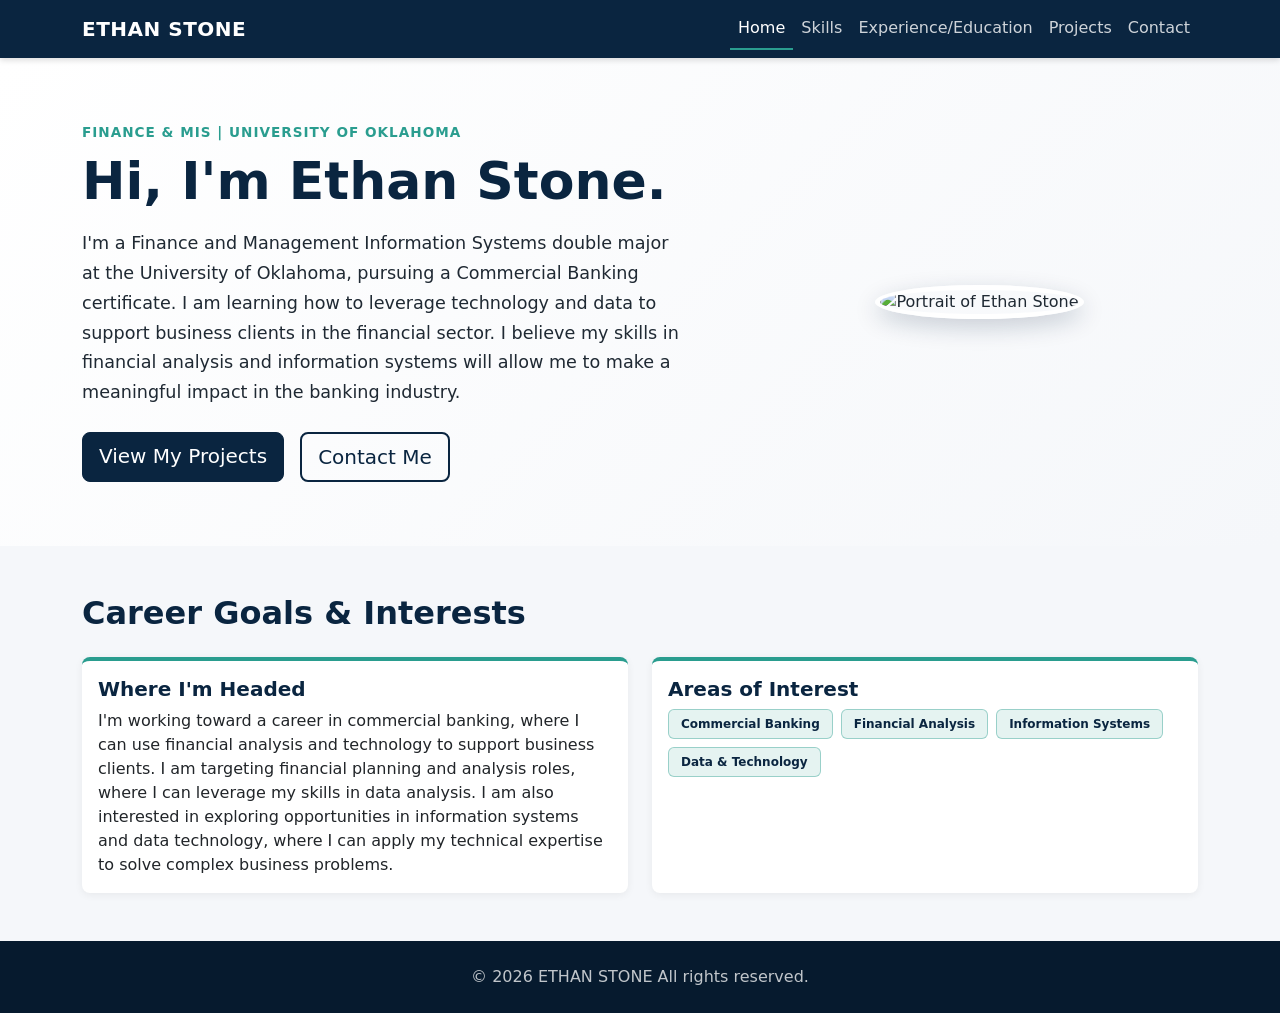
==== index.html @ 2ba5caba "Add files via upload" ====
﻿<!DOCTYPE html>

<html lang="en" xmlns="http://www.w3.org/1999/xhtml">
<head>
    <meta charset="utf-8" />
    <meta name="viewport" content="width=device-width, initial-scale=1">
    <title>ETHAN STONE PORTFOLIO</title>

    <link href="https://cdn.jsdelivr.net/npm/bootstrap@5.3.8/dist/css/bootstrap.min.css" rel="stylesheet" integrity="sha384-sRIl4kxILFvY47J16cr9ZwB07vP4J8+LH7qKQnuqkuIAvNWLzeN8tE5YBujZqJLB" crossorigin="anonymous">
    <link rel="stylesheet" href="style.css">
</head>
<body class="d-flex flex-column min-vh-100">
    <header>
        <nav class="navbar navbar-expand-lg site-navbar" aria-label="Main navigation">
            <div class="container">
                <a class="navbar-brand" href="index.html">ETHAN STONE</a>

                <button class="navbar-toggler" type="button"
                        data-bs-toggle="collapse" data-bs-target="#mainNav"
                        aria-controls="mainNav" aria-expanded="false"
                        aria-label="Toggle navigation">
                    <span class="navbar-toggler-icon"></span>
                </button>

                <div class="collapse navbar-collapse" id="mainNav">
                    <ul class="navbar-nav ms-auto">
                        <li class="nav-item">
                            <a class="nav-link active" aria-current="page" href="index.html">Home</a>
                        </li>
                        <li class="nav-item">
                            <a class="nav-link" href="skills.html">Skills</a>
                        </li>
                        <li class="nav-item">
                            <a class="nav-link" href="experience.html">Experience/Education</a>
                        </li>
                        <li class="nav-item">
                            <a class="nav-link" href="projects.html">Projects</a>
                        </li>
                        <li class="nav-item">
                            <a class="nav-link" href="contact.html">Contact</a>
                        </li>
                    </ul>
                </div>
            </div>
        </nav>
    </header>

    <main class="flex-grow-1">
        <section class="hero" aria-labelledby="hero-title">
            <div class="container">
                <div class="row align-items-center g-5">

                    <div class="col-md-5 order-md-2 text-center">
                        <img src="C:\Users\ethan\Desktop\HW 2- Interactive Personal Website\images\stone.png"
                             alt="Portrait of Ethan Stone"
                             class="profile-photo">
                    </div>

                    <div class="col-md-7 order-md-1">
                        <p class="hero-eyebrow">Finance &amp; MIS | University of Oklahoma</p>
                        <h1 id="hero-title" class="hero-title">Hi, I'm Ethan Stone.</h1>
                        <p class="hero-bio">
                            I'm a Finance and Management Information Systems double major at the
                            University of Oklahoma, pursuing a Commercial Banking certificate.
                            I am learning how to leverage technology and data to support business clients in the financial sector.
                            I believe my skills in financial analysis and information systems will allow me to make a meaningful impact in the banking industry.
                        </p>
                        <div class="d-flex flex-wrap gap-3 mt-4">
                            <a href="projects.html" class="btn btn-brand btn-lg">View My Projects</a>
                            <a href="contact.html" class="btn btn-outline-brand btn-lg">Contact Me</a>
                        </div>
                    </div>

                </div>
            </div>
        </section>
        <section class="py-5 bg-light-gray" aria-labelledby="goals-title">
            <div class="container">
                <h2 id="goals-title" class="section-heading mb-4">Career Goals &amp; Interests</h2>
                <div class="row g-4">

                    <div class="col-md-6">
                        <div class="card info-card h-100">
                            <div class="card-body">
                                <h3 class="card-title h5">Where I'm Headed</h3>
                                <p class="card-text">
                                    I'm working toward a career in commercial banking, where I can use
                                    financial analysis and technology to support business clients.
                                    I am targeting financial planning and analysis roles, where I can leverage my skills in data analysis. I am also interested in exploring opportunities in information systems and data technology, where I can apply my technical expertise to solve complex business problems.
                                </p>
                            </div>
                        </div>
                    </div>

                    <div class="col-md-6">
                        <div class="card info-card h-100">
                            <div class="card-body">
                                <h3 class="card-title h5">Areas of Interest</h3>
                                <div class="d-flex flex-wrap gap-2">
                                    <span class="badge skill-badge">Commercial Banking</span>
                                    <span class="badge skill-badge">Financial Analysis</span>
                                    <span class="badge skill-badge">Information Systems</span>
                                    <span class="badge skill-badge">Data &amp; Technology</span>
                                </div>
                            </div>
                        </div>
                    </div>

                </div>
            </div>
        </section>

    </main>

    <footer class="site-footer">
        <div class="container text-center">
            <p class="mb-0">&copy; 2026 ETHAN STONE All rights reserved.</p>
        </div>
    </footer>
    <script src="https://cdn.jsdelivr.net/npm/bootstrap@5.3.3/dist/js/bootstrap.bundle.min.js"></script>
    <script src="js/Script1.js"></script>
</body>
</html>
---- style.css ----
﻿:root {
    --navy: #0a2540;
    --navy-dark: #061a2e;
    --teal: #2a9d8f;
    --light-gray: #f5f7fa;
    --text-dark: #1f2933;
    --white: #ffffff;
}


body {
    font-family: "Segoe UI", system-ui, -apple-system, Roboto, Arial, sans-serif;
    color: var(--text-dark);
    background-color: var(--white);
}

.section-heading {
    color: var(--navy);
    font-weight: 700;
}

.site-navbar {
    background-color: var(--navy);
    box-shadow: 0 2px 6px rgba(0, 0, 0, 0.15);
}

    .site-navbar .navbar-brand {
        color: var(--white);
        font-weight: 700;
        letter-spacing: 0.5px;
    }

    .site-navbar .nav-link {
        color: rgba(255, 255, 255, 0.8);
        padding: 0.5rem 1rem;
        border-bottom: 2px solid transparent;
        transition: color 0.2s ease, border-color 0.2s ease;
    }

        .site-navbar .nav-link:hover,
        .site-navbar .nav-link:focus {
            color: var(--white);
            border-bottom-color: var(--teal);
        }

        .site-navbar .nav-link.active {
            color: var(--white);
            border-bottom-color: var(--teal);
        }

    .site-navbar .navbar-toggler {
        border-color: rgba(255, 255, 255, 0.5);
    }

    .site-navbar .navbar-toggler-icon {
        filter: invert(1);
    }

.site-footer {
    background-color: var(--navy-dark);
    color: rgba(255, 255, 255, 0.75);
    padding: 1.5rem 0;
}

.hero {
    background: linear-gradient(135deg, var(--white) 0%, var(--light-gray) 100%);
    padding: 4rem 0;
}

.hero-eyebrow {
    color: var(--teal);
    font-weight: 600;
    text-transform: uppercase;
    letter-spacing: 1px;
    font-size: 0.85rem;
    margin-bottom: 0.5rem;
}

.hero-title {
    color: var(--navy);
    font-weight: 800;
    font-size: clamp(2rem, 5vw, 3.25rem);
    margin-bottom: 1rem;
}

.hero-bio {
    font-size: 1.1rem;
    line-height: 1.7;
    max-width: 38rem;
}

.profile-photo {
    width: 100%;
    max-width: 280px;
    aspect-ratio: 1 / 1;
    object-fit: cover;
    border-radius: 50%;
    border: 5px solid var(--white);
    box-shadow: 0 8px 24px rgba(10, 37, 64, 0.2);
}

.btn-brand {
    background-color: var(--navy);
    border-color: var(--navy);
    color: var(--white);
    transition: background-color 0.2s ease, transform 0.2s ease;
}

    .btn-brand:hover,
    .btn-brand:focus {
        background-color: var(--teal);
        border-color: var(--teal);
        color: var(--white);
        transform: translateY(-2px);
    }

.btn-outline-brand {
    background-color: transparent;
    border: 2px solid var(--navy);
    color: var(--navy);
    transition: background-color 0.2s ease, color 0.2s ease, transform 0.2s ease;
}

    .btn-outline-brand:hover,
    .btn-outline-brand:focus {
        background-color: var(--navy);
        color: var(--white);
        transform: translateY(-2px);
    }


.bg-light-gray {
    background-color: var(--light-gray);
}

.info-card {
    border: none;
    border-top: 4px solid var(--teal);
    border-radius: 0.5rem;
    box-shadow: 0 2px 8px rgba(0, 0, 0, 0.06);
    transition: transform 0.2s ease, box-shadow 0.2s ease;
}

    .info-card:hover {
        transform: translateY(-4px);
        box-shadow: 0 8px 20px rgba(0, 0, 0, 0.12);
    }

    .info-card .card-title {
        color: var(--navy);
        font-weight: 700;
    }

.skill-badge {
    background-color: rgba(42, 157, 143, 0.12);
    color: var(--navy);
    font-weight: 600;
    padding: 0.5rem 0.75rem;
    border: 1px solid rgba(42, 157, 143, 0.4);
}

.page-header {
    background-color: var(--navy);
    color: var(--white);
    padding: 3rem 0;
    border-bottom: 4px solid var(--teal);
}

.page-title {
    font-weight: 800;
    font-size: clamp(1.75rem, 4vw, 2.5rem);
    margin-bottom: 0.5rem;
}

.page-subtitle {
    color: rgba(255, 255, 255, 0.8);
    font-size: 1.1rem;
    max-width: 40rem;
}

.entry-card .card-body {
    padding: 1.5rem;
}

.entry-meta {
    color: var(--teal);
    font-weight: 600;
}

.entry-dates {
    color: #6b7785;
    font-size: 0.9rem;
    white-space: nowrap;
}

.entry-list {
    padding-left: 1.25rem;
}

    .entry-list li {
        margin-bottom: 0.4rem;
        line-height: 1.6;
    }

.project-card .card-text {
    line-height: 1.6;
    margin-bottom: 1rem;
}

.category-badge {
    background-color: var(--navy);
    color: var(--white);
    font-weight: 600;
    letter-spacing: 0.5px;
    text-transform: uppercase;
    font-size: 0.7rem;
}

.contact-card .card-body {
    padding: 2rem 1.5rem;
}

.contact-card .card-text {
    margin-bottom: 1.5rem;
    line-height: 1.6;
}

.contact-icon {
    width: 3.5rem;
    height: 3.5rem;
    margin: 0 auto 1rem;
    display: flex;
    align-items: center;
    justify-content: center;
    border-radius: 50%;
    background-color: var(--navy);
    color: var(--white);
    font-weight: 700;
    font-size: 1.1rem;
    transition: background-color 0.2s ease;
}

.contact-card:hover .contact-icon {
    background-color: var(--teal);
}


.filter-btn {
    background-color: var(--white);
    border: 2px solid var(--navy);
    color: var(--navy);
    font-weight: 600;
    border-radius: 50rem;
    padding: 0.4rem 1.1rem;
    transition: background-color 0.2s ease, color 0.2s ease, transform 0.2s ease;
}

    .filter-btn:hover,
    .filter-btn:focus {
        background-color: rgba(42, 157, 143, 0.15);
        color: var(--navy);
        transform: translateY(-2px);
    }

    .filter-btn.active {
        background-color: var(--navy);
        border-color: var(--navy);
        color: var(--white);
    }


.search-input {
    border: 2px solid var(--navy);
    border-radius: 50rem;
    padding: 0.5rem 1.1rem;
}

    .search-input:focus {
        border-color: var(--teal);
        box-shadow: 0 0 0 0.2rem rgba(42, 157, 143, 0.25);
    }
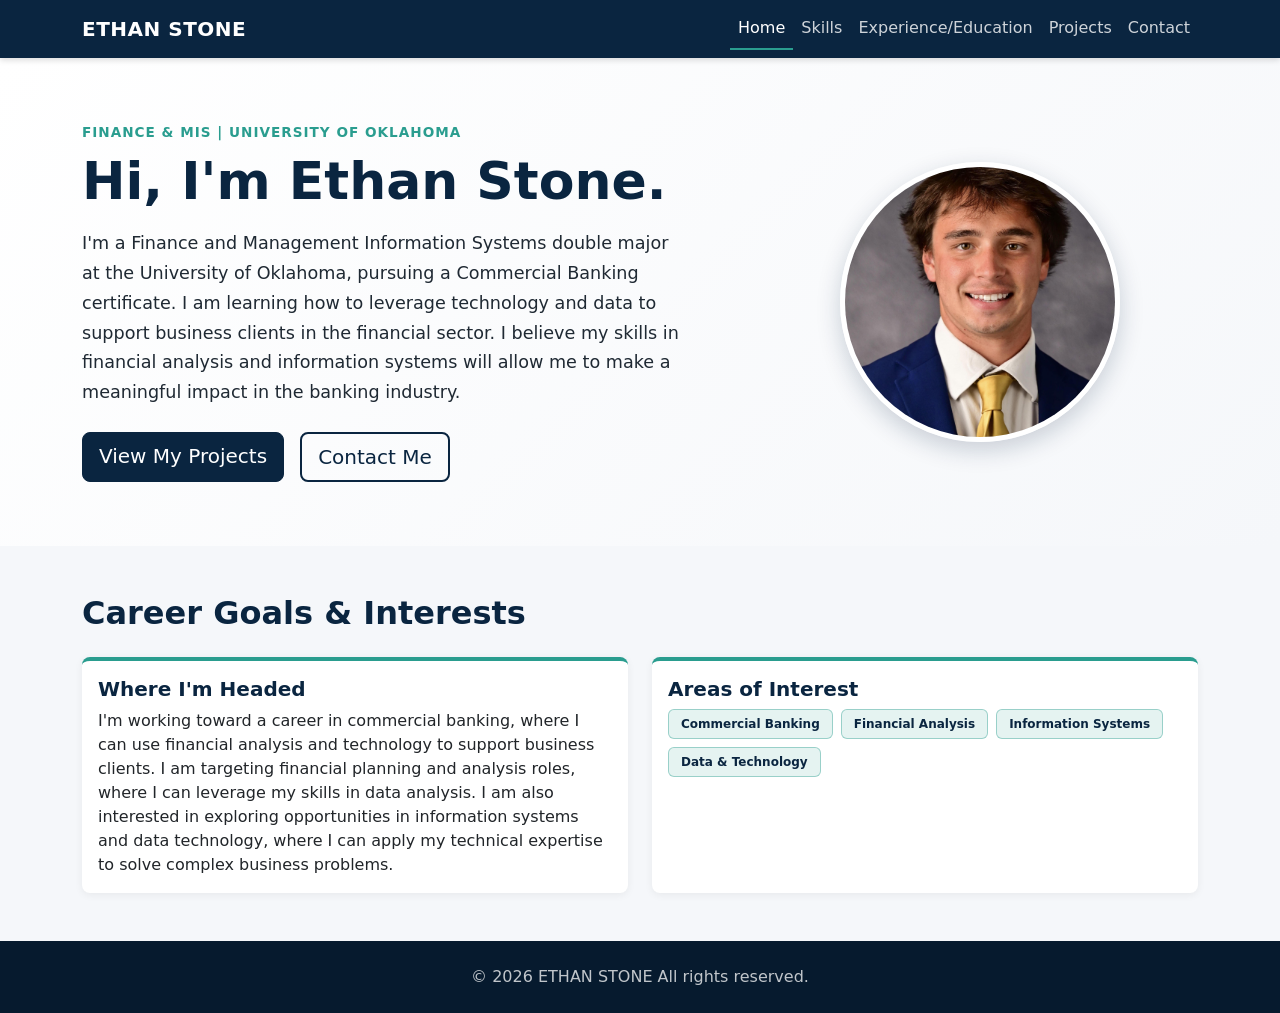
==== commit 63e2982f: "Fix image source path in index.html Updated image source path to use relative URL." ====
--- a/index.html
+++ b/index.html
@@ -51,7 +51,7 @@
                 <div class="row align-items-center g-5">
 
                     <div class="col-md-5 order-md-2 text-center">
-                        <img src="C:\Users\ethan\Desktop\HW 2- Interactive Personal Website\images\stone.png"
+                        <img src="images\stone.png"
                              alt="Portrait of Ethan Stone"
                              class="profile-photo">
                     </div>
@@ -120,4 +120,4 @@
     <script src="https://cdn.jsdelivr.net/npm/bootstrap@5.3.3/dist/js/bootstrap.bundle.min.js"></script>
     <script src="js/Script1.js"></script>
 </body>
-</html>+</html>
